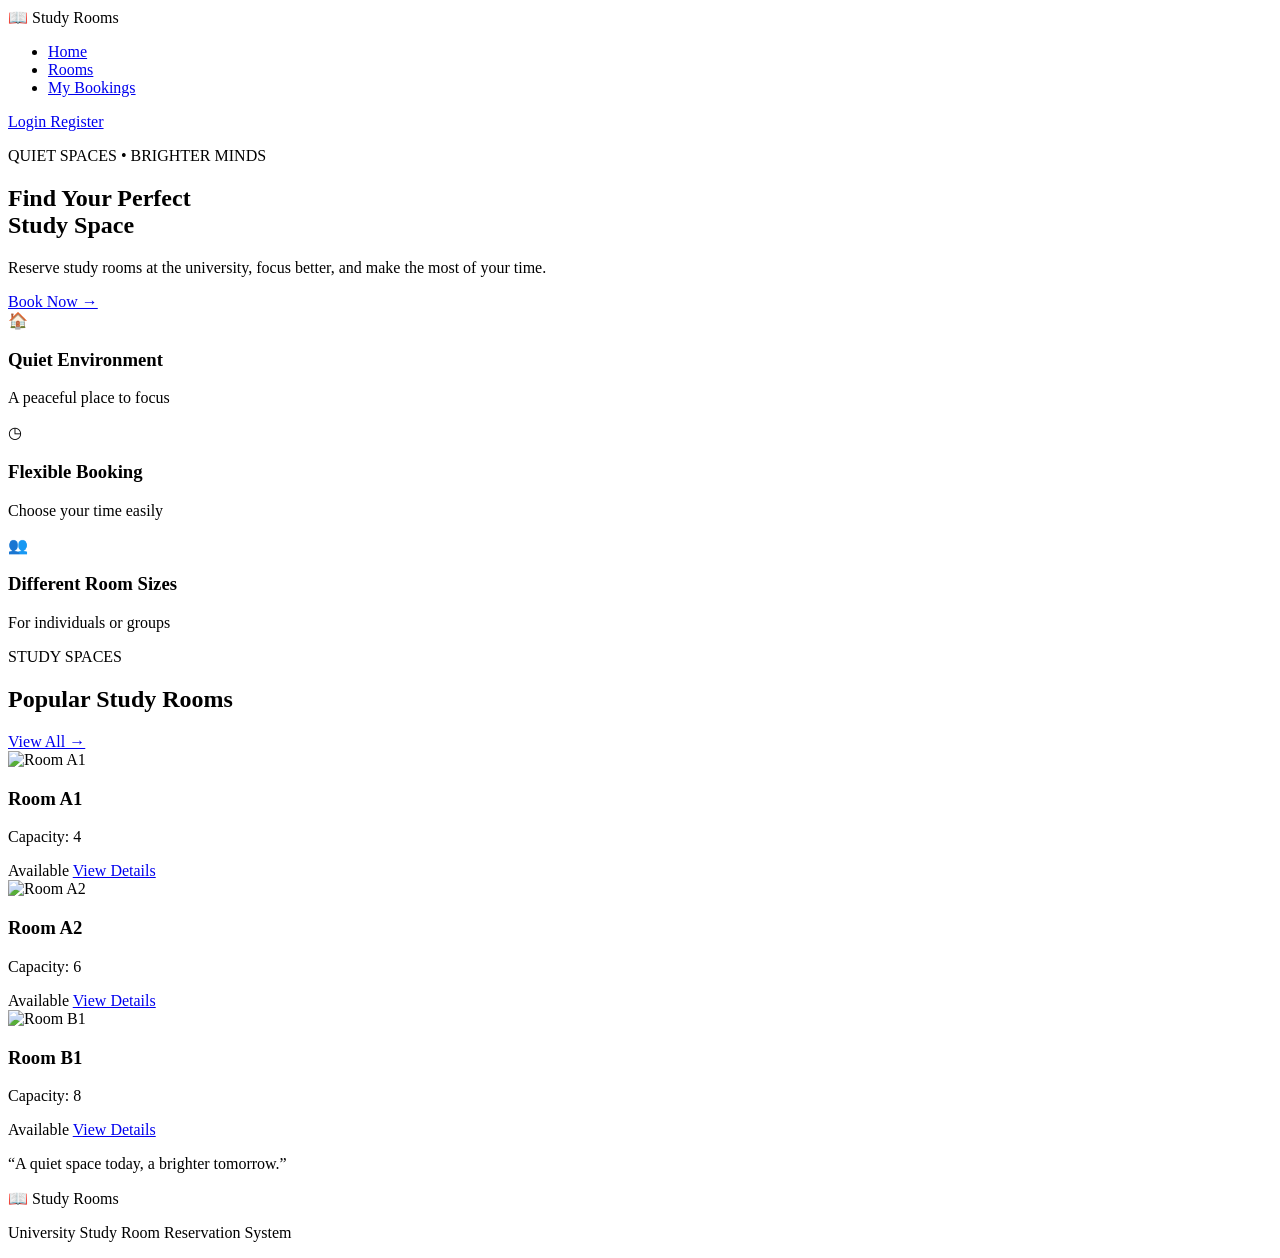
==== index.html @ 6491cfac "Add files via upload" ====
<!DOCTYPE html>
<html lang="en">

<head>
    <meta charset="UTF-8">
    <meta name="viewport" content="width=device-width, initial-scale=1.0">

    <title>Study Rooms</title>

    <link rel="stylesheet" href="css/style.css">
</head>


<body>

    <!-- =========================
         Navigation Bar
    ========================== -->

    <header>

        <nav class="navbar">

            <!-- Logo -->
            <div class="logo">
                <span class="logo-icon">📖</span>
                <span>Study Rooms</span>
            </div>


            <!-- Navigation Links -->
            <ul class="nav-links">

                <li>
                    <a href="index.html" class="active">
                        Home
                    </a>
                </li>

                <li>
                    <a href="rooms.html">
                        Rooms
                    </a>
                </li>

                <li>
                    <a href="my-bookings.html">
                        My Bookings
                    </a>
                </li>

            </ul>


            <!-- Login / Register -->
            <div class="nav-buttons">

                <a href="login.html"
                   class="login-btn">
                    Login
                </a>

                <a href="register.html"
                   class="register-btn">
                    Register
                </a>

            </div>

        </nav>

    </header>



    <!-- =========================
         Hero Section
    ========================== -->

    <section class="hero">

        <div class="hero-content">

            <p class="small-title">
                QUIET SPACES • BRIGHTER MINDS
            </p>


            <h1>
                Find Your Perfect
                <br>
                Study Space
            </h1>


            <p class="hero-description">

                Reserve study rooms at the university,
                focus better, and make the most of your time.

            </p>


            <a href="rooms.html"
               class="book-btn">

                Book Now →

            </a>

        </div>

    </section>



    <!-- =========================
         Features Section
    ========================== -->

    <section class="features">


        <!-- Feature 1 -->

        <div class="feature">

            <div class="feature-icon">
                🏠
            </div>

            <div>

                <h3>
                    Quiet Environment
                </h3>

                <p>
                    A peaceful place to focus
                </p>

            </div>

        </div>



        <!-- Feature 2 -->

        <div class="feature">

            <div class="feature-icon">
                ◷
            </div>

            <div>

                <h3>
                    Flexible Booking
                </h3>

                <p>
                    Choose your time easily
                </p>

            </div>

        </div>



        <!-- Feature 3 -->

        <div class="feature">

            <div class="feature-icon">
                👥
            </div>

            <div>

                <h3>
                    Different Room Sizes
                </h3>

                <p>
                    For individuals or groups
                </p>

            </div>

        </div>


    </section>



    <!-- =========================
         Popular Rooms
    ========================== -->

    <section class="rooms-section">


        <!-- Section Title -->

        <div class="section-title">

            <div>

                <p class="small-title">
                    STUDY SPACES
                </p>

                <h2>
                    Popular Study Rooms
                </h2>

            </div>


            <a href="rooms.html"
               class="view-all">

                View All →

            </a>

        </div>



        <!-- Rooms -->

        <div class="room-container">


            <!-- ==================
                 Room A1
            =================== -->

            <div class="room-card">


                <img
                    src="images/room-a1.jpg"
                    alt="Room A1"
                    class="room-photo"
                >


                <div class="room-info">


                    <h3>
                        Room A1
                    </h3>


                    <p>
                        Capacity: 4
                    </p>


                    <span class="available">
                        Available
                    </span>


                    <a
                        href="room-details.html"
                        class="details-btn"
                    >

                        View Details

                    </a>


                </div>

            </div>



            <!-- ==================
                 Room A2
            =================== -->

            <div class="room-card">


                <img
                    src="images/room-a2.jpg"
                    alt="Room A2"
                    class="room-photo"
                >


                <div class="room-info">


                    <h3>
                        Room A2
                    </h3>


                    <p>
                        Capacity: 6
                    </p>


                    <span class="available">
                        Available
                    </span>


                    <a
                        href="room-details.html"
                        class="details-btn"
                    >

                        View Details

                    </a>


                </div>

            </div>



            <!-- ==================
                 Room B1
            =================== -->

            <div class="room-card">


                <img
                    src="images/room-b1.jpg"
                    alt="Room B1"
                    class="room-photo"
                >


                <div class="room-info">


                    <h3>
                        Room B1
                    </h3>


                    <p>
                        Capacity: 8
                    </p>


                    <span class="available">
                        Available
                    </span>


                    <a
                        href="room-details.html"
                        class="details-btn"
                    >

                        View Details

                    </a>


                </div>

            </div>


        </div>

    </section>



    <!-- =========================
         Quote
    ========================== -->

    <section class="quote-section">

        <p>
            “A quiet space today, a brighter tomorrow.”
        </p>

    </section>



    <!-- =========================
         Footer
    ========================== -->

    <footer>

        <div class="footer-content">


            <div class="logo footer-logo">

                <span>
                    📖
                </span>

                <span>
                    Study Rooms
                </span>

            </div>


            <p>
                University Study Room Reservation System
            </p>


        </div>

    </footer>


</body>

</html>
---- css/style.css ----
/* Main stylesheet */
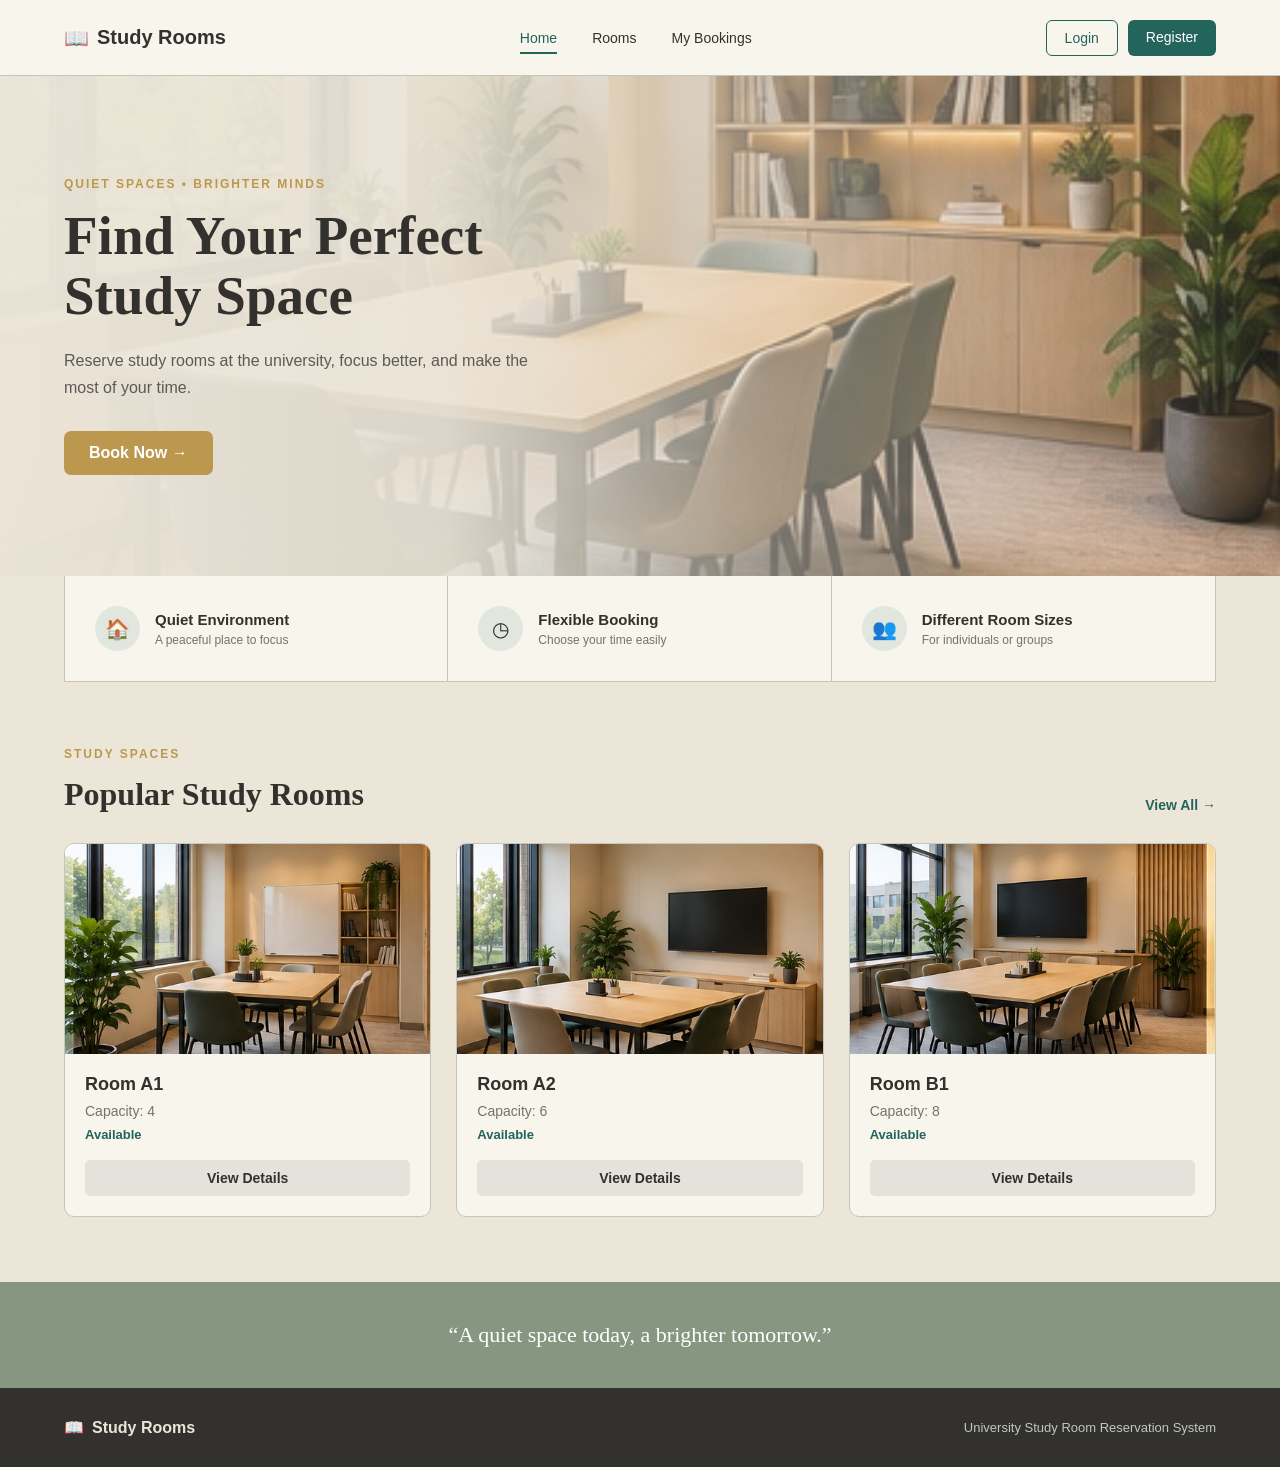
==== commit fa7a87b2: "Update index.html" ====
--- a/index.html
+++ b/index.html
@@ -12,6 +12,7 @@
 
 
 <body>
+<script src="js/rooms-filter.js"></script>
 
     <!-- =========================
          Navigation Bar
@@ -433,4 +434,4 @@
 
 </body>
 
-</html>+</html>
--- a/css/style.css
+++ b/css/style.css
@@ -1 +1,2414 @@
-/* Main stylesheet */
+/* ==============================
+   General
+============================== */
+
+* {
+    margin: 0;
+    padding: 0;
+    box-sizing: border-box;
+}
+
+
+body {
+    font-family: Arial, Helvetica, sans-serif;
+
+    background-color: #ECE6D9;
+
+    color: #33312E;
+}
+
+
+a {
+    text-decoration: none;
+    color: inherit;
+}
+
+
+
+/* ==============================
+   Navigation Bar
+============================== */
+
+header {
+    background-color: #F8F5ED;
+
+    border-bottom: 1px solid #C3C6BF;
+}
+
+
+.navbar {
+    width: 90%;
+    max-width: 1200px;
+
+    margin: auto;
+
+    min-height: 75px;
+
+    display: flex;
+    align-items: center;
+    justify-content: space-between;
+}
+
+
+
+/* Logo */
+
+.logo {
+    display: flex;
+    align-items: center;
+
+    gap: 8px;
+
+    font-size: 20px;
+    font-weight: bold;
+}
+
+
+.logo-icon {
+    color: #BC984E;
+}
+
+
+
+/* Navigation Links */
+
+.nav-links {
+    list-style: none;
+
+    display: flex;
+
+    gap: 35px;
+}
+
+
+.nav-links a {
+    color: #33312E;
+
+    font-size: 14px;
+
+    padding-bottom: 6px;
+}
+
+
+.nav-links a:hover,
+.nav-links .active {
+
+    color: #23645C;
+
+    border-bottom: 2px solid #23645C;
+}
+
+
+
+/* Navigation Buttons */
+
+.nav-buttons {
+    display: flex;
+
+    gap: 10px;
+}
+
+
+.login-btn,
+.register-btn {
+
+    padding: 9px 18px;
+
+    border-radius: 6px;
+
+    font-size: 14px;
+}
+
+
+.login-btn {
+
+    border: 1px solid #23645C;
+
+    color: #23645C;
+
+    background-color: transparent;
+}
+
+
+.login-btn:hover {
+
+    background-color: #23645C;
+
+    color: white;
+}
+
+
+.register-btn {
+
+    background-color: #23645C;
+
+    color: white;
+}
+
+
+.register-btn:hover {
+
+    background-color: #194C46;
+}
+
+
+
+/* ==============================
+   Hero Section
+============================== */
+
+.hero {
+
+    min-height: 500px;
+
+    display: flex;
+
+    align-items: center;
+
+
+    background-image:
+
+        linear-gradient(
+            90deg,
+            rgba(236, 230, 217, 0.98) 0%,
+            rgba(236, 230, 217, 0.92) 35%,
+            rgba(236, 230, 217, 0.50) 60%,
+            rgba(236, 230, 217, 0.10) 100%
+        ),
+
+        url("../images/study-room-hero.jpg");
+
+
+    background-size: cover;
+
+    background-position: center;
+
+    background-repeat: no-repeat;
+}
+
+
+.hero-content {
+
+    width: 90%;
+
+    max-width: 1200px;
+
+    margin: auto;
+}
+
+
+.small-title {
+
+    color: #BC984E;
+
+    font-size: 12px;
+
+    letter-spacing: 2px;
+
+    font-weight: bold;
+
+    margin-bottom: 15px;
+}
+
+
+.hero h1 {
+
+    font-family: Georgia, "Times New Roman", serif;
+
+    font-size: 55px;
+
+    line-height: 1.1;
+
+    margin-bottom: 20px;
+
+    color: #33312E;
+}
+
+
+.hero-description {
+
+    max-width: 470px;
+
+    line-height: 1.7;
+
+    color: #5C5A55;
+
+    margin-bottom: 30px;
+
+    font-size: 16px;
+}
+
+
+.book-btn {
+
+    display: inline-block;
+
+    background-color: #BC984E;
+
+    color: white;
+
+    padding: 13px 25px;
+
+    border-radius: 7px;
+
+    font-weight: bold;
+
+    transition: 0.3s;
+}
+
+
+.book-btn:hover {
+
+    background-color: #A9843E;
+}
+
+
+
+/* ==============================
+   Features
+============================== */
+
+.features {
+
+    width: 90%;
+
+    max-width: 1200px;
+
+    margin: auto;
+
+    background-color: #F8F5ED;
+
+
+    display: grid;
+
+    grid-template-columns: repeat(3, 1fr);
+
+
+    border: 1px solid #C3C6BF;
+
+    border-top: none;
+}
+
+
+.feature {
+
+    display: flex;
+
+    align-items: center;
+
+    gap: 15px;
+
+    padding: 30px;
+
+    border-right: 1px solid #C3C6BF;
+}
+
+
+.feature:last-child {
+
+    border-right: none;
+}
+
+
+.feature-icon {
+
+    width: 45px;
+
+    height: 45px;
+
+    min-width: 45px;
+
+
+    border-radius: 50%;
+
+
+    background-color: #E1E7DE;
+
+
+    display: flex;
+
+    align-items: center;
+
+    justify-content: center;
+
+
+    font-size: 20px;
+}
+
+
+.feature h3 {
+
+    font-size: 15px;
+
+    margin-bottom: 5px;
+}
+
+
+.feature p {
+
+    font-size: 12px;
+
+    color: #77736C;
+}
+
+
+
+/* ==============================
+   Popular Rooms Section
+============================== */
+
+.rooms-section {
+
+    width: 90%;
+
+    max-width: 1200px;
+
+    margin: auto;
+
+    padding: 65px 0;
+}
+
+
+
+/* Section Heading */
+
+.section-title {
+
+    display: flex;
+
+    align-items: flex-end;
+
+    justify-content: space-between;
+
+    margin-bottom: 30px;
+}
+
+
+.section-title h2 {
+
+    font-family: Georgia, "Times New Roman", serif;
+
+    font-size: 32px;
+
+    color: #33312E;
+}
+
+
+.view-all {
+
+    color: #23645C;
+
+    font-weight: bold;
+
+    font-size: 14px;
+}
+
+
+.view-all:hover {
+
+    text-decoration: underline;
+}
+
+
+
+/* ==============================
+   Room Cards
+============================== */
+
+.room-container {
+
+    display: grid;
+
+    grid-template-columns: repeat(3, 1fr);
+
+    gap: 25px;
+}
+
+
+.room-card {
+
+    background-color: #F8F5ED;
+
+    border: 1px solid #C3C6BF;
+
+    border-radius: 10px;
+
+    overflow: hidden;
+
+    transition: 0.3s;
+}
+
+
+.room-card:hover {
+
+    transform: translateY(-5px);
+
+    box-shadow:
+
+        0 10px 25px
+
+        rgba(51, 49, 46, 0.12);
+}
+
+
+
+/* Room Images */
+
+.room-photo {
+
+    width: 100%;
+
+    height: 210px;
+
+    object-fit: cover;
+
+    display: block;
+}
+
+
+
+/* Room Information */
+
+.room-info {
+
+    padding: 20px;
+}
+
+
+.room-info h3 {
+
+    font-size: 18px;
+
+    margin-bottom: 8px;
+}
+
+
+.room-info p {
+
+    color: #77736C;
+
+    font-size: 14px;
+
+    margin-bottom: 8px;
+}
+
+
+.available {
+
+    display: block;
+
+    color: #23645C;
+
+    font-size: 13px;
+
+    font-weight: bold;
+
+    margin-bottom: 18px;
+}
+
+
+
+/* View Details Button */
+
+.details-btn {
+
+    display: block;
+
+    width: 100%;
+
+
+    text-align: center;
+
+
+    padding: 10px;
+
+
+    border-radius: 5px;
+
+
+    background-color: #E3E2DB;
+
+
+    color: #33312E;
+
+
+    font-size: 14px;
+
+    font-weight: bold;
+
+
+    transition: 0.3s;
+}
+
+
+.details-btn:hover {
+
+    background-color: #879681;
+
+    color: white;
+}
+
+
+
+/* ==============================
+   Quote Section
+============================== */
+
+.quote-section {
+
+    background-color: #879681;
+
+    color: white;
+
+
+    padding: 40px 20px;
+
+
+    text-align: center;
+
+
+    font-family: Georgia, "Times New Roman", serif;
+
+    font-size: 22px;
+}
+
+
+
+/* ==============================
+   Footer
+============================== */
+
+footer {
+
+    background-color: #33312E;
+
+    color: #ECE6D9;
+
+    padding: 30px 0;
+}
+
+
+.footer-content {
+
+    width: 90%;
+
+    max-width: 1200px;
+
+    margin: auto;
+
+
+    display: flex;
+
+    align-items: center;
+
+    justify-content: space-between;
+}
+
+
+.footer-logo {
+
+    font-size: 16px;
+}
+
+
+.footer-content p {
+
+    font-size: 13px;
+
+    color: #C3C6BF;
+}
+
+
+
+/* ==============================
+   Responsive Design
+============================== */
+
+@media (max-width: 800px) {
+
+
+    .navbar {
+
+        padding: 20px 0;
+
+        flex-direction: column;
+
+        gap: 20px;
+    }
+
+
+    .nav-links {
+
+        gap: 15px;
+    }
+
+
+    .hero {
+
+        min-height: 450px;
+
+        background-position: center;
+    }
+
+
+    .hero h1 {
+
+        font-size: 40px;
+    }
+
+
+    .features {
+
+        grid-template-columns: 1fr;
+    }
+
+
+    .feature {
+
+        border-right: none;
+
+        border-bottom: 1px solid #C3C6BF;
+    }
+
+
+    .feature:last-child {
+
+        border-bottom: none;
+    }
+
+
+    .room-container {
+
+        grid-template-columns: 1fr;
+    }
+
+
+    .section-title {
+
+        align-items: flex-start;
+
+        gap: 20px;
+    }
+
+
+    .footer-content {
+
+        flex-direction: column;
+
+        gap: 15px;
+
+        text-align: center;
+    }
+
+}
+/* ------------------------------
+   Login Page
+------------------------------ */
+
+.login-page {
+    min-height: calc(100vh - 75px);
+
+    display: flex;
+    align-items: center;
+    justify-content: center;
+
+    padding: 60px 20px;
+
+    background-color: #ECE6D9;
+}
+
+
+.login-container {
+    width: 90%;
+    max-width: 1000px;
+
+    min-height: 570px;
+
+    display: grid;
+
+    grid-template-columns: 1fr 0.85fr;
+
+    background-color: #F8F5ED;
+
+    border-radius: 15px;
+
+    overflow: hidden;
+
+    box-shadow: 0 15px 40px
+        rgba(51, 49, 46, 0.12);
+}
+
+
+/* Login Form Side */
+
+.login-form-area {
+    display: flex;
+
+    align-items: center;
+    justify-content: center;
+
+    padding: 50px;
+}
+
+
+.login-box {
+    width: 100%;
+    max-width: 390px;
+}
+
+
+.login-box h1 {
+    font-family: Georgia, serif;
+
+    font-size: 42px;
+
+    margin-bottom: 10px;
+
+    color: #33312E;
+}
+
+
+.login-subtitle {
+    color: #77736C;
+
+    margin-bottom: 35px;
+
+    font-size: 14px;
+}
+
+
+/* Form */
+
+.form-group {
+    margin-bottom: 20px;
+}
+
+
+.form-group label {
+    display: block;
+
+    margin-bottom: 8px;
+
+    font-size: 14px;
+
+    font-weight: bold;
+
+    color: #33312E;
+}
+
+
+.form-group input {
+    width: 100%;
+
+    padding: 14px 15px;
+
+    border: 1px solid #C3C6BF;
+
+    border-radius: 7px;
+
+    background-color: #FFFFFF;
+
+    color: #33312E;
+
+    font-size: 14px;
+
+    outline: none;
+}
+
+
+.form-group input:focus {
+    border-color: #23645C;
+
+    box-shadow: 0 0 0 3px
+        rgba(35, 100, 92, 0.10);
+}
+
+
+/* Remember + Forgot */
+
+.login-options {
+    display: flex;
+
+    align-items: center;
+    justify-content: space-between;
+
+    margin-bottom: 25px;
+
+    font-size: 13px;
+}
+
+
+.remember {
+    display: flex;
+
+    align-items: center;
+
+    gap: 7px;
+
+    color: #5C5A55;
+}
+
+
+.remember input {
+    accent-color: #23645C;
+}
+
+
+.forgot-password {
+    color: #23645C;
+
+    font-weight: bold;
+}
+
+
+/* Login Button */
+
+.login-submit {
+    width: 100%;
+
+    padding: 14px;
+
+    border: none;
+
+    border-radius: 7px;
+
+    background-color: #23645C;
+
+    color: white;
+
+    font-size: 15px;
+
+    font-weight: bold;
+
+    cursor: pointer;
+}
+
+
+.login-submit:hover {
+    background-color: #194C46;
+}
+
+
+/* Register Link */
+
+.register-link {
+    margin-top: 25px;
+
+    text-align: center;
+
+    color: #77736C;
+
+    font-size: 13px;
+}
+
+
+.register-link a {
+    color: #23645C;
+
+    font-weight: bold;
+}
+
+
+/* Image Side */
+
+.login-image {
+    min-height: 570px;
+
+    position: relative;
+
+    background:
+        linear-gradient(
+            rgba(35, 100, 92, 0.15),
+            rgba(35, 100, 92, 0.15)
+        ),
+        url("../images/study-room-hero.jpg");
+
+    background-size: cover;
+
+    background-position: center;
+
+    display: flex;
+
+    align-items: flex-end;
+
+    padding: 45px;
+}
+
+
+.image-text {
+    color: white;
+}
+
+
+.image-text p {
+    font-size: 12px;
+
+    letter-spacing: 3px;
+
+    margin-bottom: 10px;
+}
+
+
+.image-text h2 {
+    font-family: Georgia, serif;
+
+    font-size: 45px;
+
+    line-height: 1.05;
+}
+
+
+/* Active Login Button */
+
+.active-button {
+    background-color: #ECE6D9;
+}
+
+
+/* Responsive Login */
+
+@media (max-width: 800px) {
+
+    .login-container {
+        grid-template-columns: 1fr;
+    }
+
+    .login-image {
+        display: none;
+    }
+
+    .login-form-area {
+        padding: 40px 25px;
+    }
+
+}
+/* ------------------------------
+   Register Page
+------------------------------ */
+
+.register-page {
+    min-height: calc(100vh - 75px);
+
+    display: flex;
+    align-items: center;
+    justify-content: center;
+
+    padding: 60px 20px;
+
+    background-color: #ECE6D9;
+}
+
+
+.register-container {
+    width: 90%;
+    max-width: 1000px;
+
+    min-height: 650px;
+
+    display: grid;
+
+    grid-template-columns: 1fr 0.85fr;
+
+    background-color: #F8F5ED;
+
+    border-radius: 15px;
+
+    overflow: hidden;
+
+    box-shadow: 0 15px 40px
+        rgba(51, 49, 46, 0.12);
+}
+
+
+/* Register Form Side */
+
+.register-form-area {
+    display: flex;
+
+    align-items: center;
+    justify-content: center;
+
+    padding: 50px;
+}
+
+
+.register-box {
+    width: 100%;
+    max-width: 390px;
+}
+
+
+.register-box h1 {
+    font-family: Georgia, serif;
+
+    font-size: 38px;
+
+    margin-bottom: 10px;
+
+    color: #33312E;
+}
+
+
+.register-subtitle {
+    color: #77736C;
+
+    margin-bottom: 30px;
+
+    font-size: 14px;
+}
+
+
+/* Register Button */
+
+.register-submit {
+    width: 100%;
+
+    padding: 14px;
+
+    border: none;
+
+    border-radius: 7px;
+
+    background-color: #23645C;
+
+    color: white;
+
+    font-size: 15px;
+
+    font-weight: bold;
+
+    cursor: pointer;
+}
+
+
+.register-submit:hover {
+    background-color: #194C46;
+}
+
+
+/* Login Link */
+
+.login-link {
+    margin-top: 25px;
+
+    text-align: center;
+
+    color: #77736C;
+
+    font-size: 13px;
+}
+
+
+.login-link a {
+    color: #23645C;
+
+    font-weight: bold;
+}
+
+
+/* Image Side */
+
+.register-image {
+    min-height: 650px;
+
+    position: relative;
+
+    background:
+        linear-gradient(
+            rgba(35, 100, 92, 0.12),
+            rgba(35, 100, 92, 0.12)
+        ),
+        url("../images/room-a1.jpg");
+
+    background-size: cover;
+
+    background-position: center;
+
+    display: flex;
+
+    align-items: flex-end;
+
+    padding: 45px;
+}
+
+
+/* Responsive Register */
+
+@media (max-width: 800px) {
+
+    .register-container {
+        grid-template-columns: 1fr;
+    }
+
+    .register-image {
+        display: none;
+    }
+
+    .register-form-area {
+        padding: 40px 25px;
+    }
+
+}
+/* ------------------------------
+   Rooms Page
+------------------------------ */
+
+.rooms-page {
+    width: 90%;
+    max-width: 1200px;
+
+    margin: auto;
+
+    padding: 55px 0 70px;
+}
+
+
+/* Page Heading */
+
+.rooms-header {
+    margin-bottom: 35px;
+}
+
+.rooms-header h1 {
+    font-family: Georgia, serif;
+
+    font-size: 45px;
+
+    margin-bottom: 10px;
+
+    color: #33312E;
+}
+
+.rooms-header p:last-child {
+    color: #77736C;
+
+    max-width: 550px;
+
+    line-height: 1.6;
+}
+
+
+/* Search and Filter */
+
+.rooms-filter {
+    display: grid;
+
+    grid-template-columns: 1fr 220px 120px;
+
+    gap: 15px;
+
+    margin-bottom: 40px;
+
+    padding: 18px;
+
+    background-color: #F8F5ED;
+
+    border: 1px solid #C3C6BF;
+
+    border-radius: 10px;
+}
+
+
+.room-search,
+.room-select {
+    width: 100%;
+
+    padding: 13px 15px;
+
+    border: 1px solid #C3C6BF;
+
+    border-radius: 6px;
+
+    background-color: white;
+
+    color: #33312E;
+
+    font-size: 14px;
+
+    outline: none;
+}
+
+
+.room-search:focus,
+.room-select:focus {
+    border-color: #23645C;
+
+    box-shadow: 0 0 0 3px
+        rgba(35, 100, 92, 0.10);
+}
+
+
+.search-btn {
+    border: none;
+
+    border-radius: 6px;
+
+    background-color: #23645C;
+
+    color: white;
+
+    font-weight: bold;
+
+    cursor: pointer;
+}
+
+
+.search-btn:hover {
+    background-color: #194C46;
+}
+
+
+/* Rooms Grid */
+
+.all-rooms-grid {
+    display: grid;
+
+    grid-template-columns: repeat(3, 1fr);
+
+    gap: 25px;
+}
+
+
+/* Room Card */
+
+.room-list-card {
+    background-color: #F8F5ED;
+
+    border: 1px solid #C3C6BF;
+
+    border-radius: 10px;
+
+    overflow: hidden;
+
+    transition: 0.3s;
+}
+
+
+.room-list-card:hover {
+    transform: translateY(-5px);
+
+    box-shadow: 0 10px 25px
+        rgba(51, 49, 46, 0.12);
+}
+
+
+.room-list-card img {
+    width: 100%;
+
+    height: 210px;
+
+    object-fit: cover;
+
+    display: block;
+}
+
+
+/* Card Information */
+
+.room-list-info {
+    padding: 20px;
+}
+
+
+.room-list-info h3 {
+    font-family: Georgia, serif;
+
+    font-size: 21px;
+
+    margin-bottom: 8px;
+}
+
+
+.room-list-info p {
+    color: #77736C;
+
+    font-size: 14px;
+
+    margin-bottom: 7px;
+}
+
+
+/* View Details Button */
+
+.room-details-button {
+    display: block;
+
+    width: 100%;
+
+    margin-top: 18px;
+
+    padding: 11px;
+
+    text-align: center;
+
+    border-radius: 6px;
+
+    background-color: #E3E2DB;
+
+    color: #33312E;
+
+    font-size: 14px;
+
+    font-weight: bold;
+
+    transition: 0.2s;
+}
+
+
+.room-details-button:hover {
+    background-color: #879681;
+
+    color: white;
+}
+
+
+/* Responsive Rooms Page */
+
+@media (max-width: 900px) {
+
+    .all-rooms-grid {
+        grid-template-columns: repeat(2, 1fr);
+    }
+
+}
+
+
+@media (max-width: 650px) {
+
+    .rooms-filter {
+        grid-template-columns: 1fr;
+    }
+
+    .search-btn {
+        padding: 13px;
+    }
+
+    .all-rooms-grid {
+        grid-template-columns: 1fr;
+    }
+
+}
+/* ------------------------------
+   Room Details Page
+------------------------------ */
+
+.room-details-page {
+    width: 90%;
+    max-width: 1200px;
+
+    margin: auto;
+
+    padding: 45px 0 70px;
+}
+
+
+/* Back Link */
+
+.back-link {
+    display: inline-block;
+
+    margin-bottom: 25px;
+
+    color: #23645C;
+
+    font-weight: bold;
+
+    font-size: 14px;
+}
+
+
+/* Main Container */
+
+.room-details-container {
+    display: grid;
+
+    grid-template-columns: 1.1fr 0.9fr;
+
+    gap: 45px;
+
+    align-items: start;
+}
+
+
+/* Image */
+
+.room-details-image {
+    border-radius: 12px;
+
+    overflow: hidden;
+
+    box-shadow: 0 12px 30px
+        rgba(51, 49, 46, 0.10);
+}
+
+
+.room-details-image img {
+    width: 100%;
+
+    height: 500px;
+
+    object-fit: cover;
+
+    display: block;
+}
+
+
+/* Content */
+
+.room-details-content {
+    background-color: #F8F5ED;
+
+    border: 1px solid #C3C6BF;
+
+    border-radius: 12px;
+
+    padding: 35px;
+}
+
+
+.room-title-row {
+    display: flex;
+
+    align-items: flex-start;
+    justify-content: space-between;
+
+    gap: 20px;
+
+    margin-bottom: 30px;
+}
+
+
+.room-title-row h1 {
+    font-family: Georgia, serif;
+
+    font-size: 42px;
+
+    color: #33312E;
+}
+
+
+/* Status */
+
+.room-status {
+    background-color: #E1E7DE;
+
+    color: #23645C;
+
+    padding: 8px 14px;
+
+    border-radius: 20px;
+
+    font-size: 13px;
+
+    font-weight: bold;
+}
+
+
+/* Meta Information */
+
+.room-meta {
+    display: grid;
+
+    grid-template-columns: 1fr 1fr;
+
+    gap: 15px;
+
+    margin-bottom: 30px;
+}
+
+
+.meta-box {
+    background-color: #ECE6D9;
+
+    padding: 18px;
+
+    border-radius: 8px;
+}
+
+
+.meta-label {
+    display: block;
+
+    color: #77736C;
+
+    font-size: 12px;
+
+    margin-bottom: 5px;
+}
+
+
+/* Sections */
+
+.details-section {
+    margin-bottom: 28px;
+}
+
+
+.details-section h2 {
+    font-family: Georgia, serif;
+
+    font-size: 20px;
+
+    margin-bottom: 14px;
+
+    color: #33312E;
+}
+
+
+.details-section p {
+    color: #66635E;
+
+    line-height: 1.7;
+
+    font-size: 14px;
+}
+
+
+/* Facilities */
+
+.facilities-list {
+    display: flex;
+
+    flex-wrap: wrap;
+
+    gap: 10px;
+}
+
+
+.facilities-list span {
+    background-color: #ECE6D9;
+
+    color: #33312E;
+
+    padding: 9px 13px;
+
+    border-radius: 20px;
+
+    font-size: 13px;
+}
+
+
+/* Book Button */
+
+.book-room-button {
+    display: block;
+
+    width: 100%;
+
+    padding: 14px;
+
+    text-align: center;
+
+    background-color: #23645C;
+
+    color: white;
+
+    border-radius: 7px;
+
+    font-weight: bold;
+
+    margin-top: 10px;
+}
+
+
+.book-room-button:hover {
+    background-color: #194C46;
+}
+
+
+/* Responsive */
+
+@media (max-width: 850px) {
+
+    .room-details-container {
+        grid-template-columns: 1fr;
+    }
+
+    .room-details-image img {
+        height: 380px;
+    }
+
+}
+
+
+@media (max-width: 550px) {
+
+    .room-title-row {
+        flex-direction: column;
+    }
+
+    .room-meta {
+        grid-template-columns: 1fr;
+    }
+
+}
+/* ------------------------------
+   Booking Page
+------------------------------ */
+
+.booking-page {
+    width: 90%;
+    max-width: 1150px;
+
+    margin: auto;
+
+    padding: 45px 0 70px;
+}
+
+
+.booking-container {
+    display: grid;
+
+    grid-template-columns: 0.85fr 1.15fr;
+
+    gap: 35px;
+
+    align-items: start;
+}
+
+
+/* Room Summary */
+
+.booking-room-card {
+    background-color: #F8F5ED;
+
+    border: 1px solid #C3C6BF;
+
+    border-radius: 12px;
+
+    overflow: hidden;
+
+    box-shadow: 0 10px 25px
+        rgba(51, 49, 46, 0.08);
+}
+
+
+.booking-room-card img {
+    width: 100%;
+
+    height: 280px;
+
+    object-fit: cover;
+
+    display: block;
+}
+
+
+.booking-room-info {
+    padding: 28px;
+}
+
+
+.booking-room-info h1 {
+    font-family: Georgia, serif;
+
+    font-size: 35px;
+
+    margin-bottom: 15px;
+}
+
+
+.booking-room-info p {
+    color: #66635E;
+
+    margin-bottom: 8px;
+
+    font-size: 14px;
+}
+
+
+/* Facilities */
+
+.booking-facilities {
+    display: flex;
+
+    flex-wrap: wrap;
+
+    gap: 8px;
+
+    margin-top: 20px;
+}
+
+
+.booking-facilities span {
+    background-color: #ECE6D9;
+
+    padding: 8px 11px;
+
+    border-radius: 20px;
+
+    font-size: 12px;
+}
+
+
+/* Booking Form */
+
+.booking-form-card {
+    background-color: #F8F5ED;
+
+    border: 1px solid #C3C6BF;
+
+    border-radius: 12px;
+
+    padding: 35px;
+
+    box-shadow: 0 10px 25px
+        rgba(51, 49, 46, 0.08);
+}
+
+
+.booking-form-card h2 {
+    font-family: Georgia, serif;
+
+    font-size: 35px;
+
+    margin-bottom: 10px;
+}
+
+
+.booking-description {
+    color: #77736C;
+
+    margin-bottom: 30px;
+
+    font-size: 14px;
+}
+
+
+/* Form Group */
+
+.booking-form-group {
+    margin-bottom: 28px;
+}
+
+
+.booking-form-group > label {
+    display: block;
+
+    margin-bottom: 12px;
+
+    font-weight: bold;
+
+    font-size: 14px;
+}
+
+
+.booking-form-group input[type="date"] {
+    width: 100%;
+
+    padding: 13px 15px;
+
+    border: 1px solid #C3C6BF;
+
+    border-radius: 7px;
+
+    background-color: white;
+
+    color: #33312E;
+
+    font-size: 14px;
+}
+
+
+/* Time Slots */
+
+.time-slots {
+    display: grid;
+
+    grid-template-columns: repeat(2, 1fr);
+
+    gap: 12px;
+}
+
+
+.time-slot {
+    cursor: pointer;
+}
+
+
+.time-slot input {
+    display: none;
+}
+
+
+.time-slot span {
+    display: block;
+
+    padding: 13px 10px;
+
+    text-align: center;
+
+    background-color: #ECE6D9;
+
+    border: 1px solid #C3C6BF;
+
+    border-radius: 7px;
+
+    font-size: 13px;
+
+    transition: 0.2s;
+}
+
+
+.time-slot span:hover {
+    border-color: #23645C;
+
+    background-color: #E1E7DE;
+}
+
+
+.time-slot input:checked + span {
+    background-color: #23645C;
+
+    border-color: #23645C;
+
+    color: white;
+}
+
+
+/* Booking Note */
+
+.booking-note {
+    padding: 13px 15px;
+
+    margin-bottom: 20px;
+
+    background-color: #ECE6D9;
+
+    border-left: 4px solid #BC984E;
+
+    color: #5C5A55;
+
+    font-size: 13px;
+
+    border-radius: 4px;
+}
+
+
+/* Confirm Button */
+
+.confirm-booking-button {
+    width: 100%;
+
+    border: none;
+
+    padding: 14px;
+
+    background-color: #23645C;
+
+    color: white;
+
+    border-radius: 7px;
+
+    font-size: 15px;
+
+    font-weight: bold;
+
+    cursor: pointer;
+}
+
+
+.confirm-booking-button:hover {
+    background-color: #194C46;
+}
+
+
+/* Responsive Booking */
+
+@media (max-width: 850px) {
+
+    .booking-container {
+        grid-template-columns: 1fr;
+    }
+
+}
+
+
+@media (max-width: 550px) {
+
+    .time-slots {
+        grid-template-columns: 1fr;
+    }
+
+}
+/* ------------------------------
+   My Bookings Page
+------------------------------ */
+
+.my-bookings-page {
+    width: 90%;
+    max-width: 1100px;
+
+    margin: auto;
+
+    padding: 55px 0 70px;
+}
+
+
+.my-bookings-header {
+    margin-bottom: 35px;
+}
+
+
+.my-bookings-header h1 {
+    font-family: Georgia, serif;
+
+    font-size: 45px;
+
+    margin-bottom: 10px;
+
+    color: #33312E;
+}
+
+
+.my-bookings-header p:last-child {
+    color: #77736C;
+
+    font-size: 14px;
+}
+
+
+/* Booking Card */
+
+.booking-item {
+    display: grid;
+
+    grid-template-columns: 230px 1fr;
+
+    gap: 25px;
+
+    margin-bottom: 25px;
+
+    padding: 18px;
+
+    background-color: #F8F5ED;
+
+    border: 1px solid #C3C6BF;
+
+    border-radius: 12px;
+
+    box-shadow: 0 8px 20px
+        rgba(51, 49, 46, 0.07);
+}
+
+
+.booking-item img {
+    width: 100%;
+
+    height: 180px;
+
+    object-fit: cover;
+
+    border-radius: 8px;
+}
+
+
+/* Booking Information */
+
+.booking-item-info {
+    display: flex;
+
+    flex-direction: column;
+
+    justify-content: space-between;
+}
+
+
+.booking-item-top {
+    display: flex;
+
+    justify-content: space-between;
+
+    align-items: flex-start;
+
+    gap: 20px;
+}
+
+
+.booking-item-top h2 {
+    font-family: Georgia, serif;
+
+    font-size: 25px;
+
+    margin-bottom: 5px;
+}
+
+
+.booking-item-top p {
+    color: #77736C;
+
+    font-size: 13px;
+}
+
+
+.booking-status {
+    background-color: #E1E7DE;
+
+    color: #23645C;
+
+    padding: 7px 12px;
+
+    border-radius: 20px;
+
+    font-size: 12px;
+
+    font-weight: bold;
+}
+
+
+/* Booking Details */
+
+.booking-details-row {
+    display: grid;
+
+    grid-template-columns: repeat(3, 1fr);
+
+    gap: 15px;
+
+    margin: 20px 0;
+}
+
+
+.booking-details-row div {
+    padding: 12px;
+
+    background-color: #ECE6D9;
+
+    border-radius: 7px;
+}
+
+
+.booking-details-row span {
+    display: block;
+
+    margin-bottom: 4px;
+
+    color: #77736C;
+
+    font-size: 11px;
+}
+
+
+.booking-details-row strong {
+    font-size: 13px;
+
+    color: #33312E;
+}
+
+
+/* Buttons */
+
+.booking-actions {
+    display: flex;
+
+    justify-content: flex-end;
+
+    gap: 10px;
+}
+
+
+.edit-booking-btn,
+.cancel-booking-btn {
+    padding: 9px 18px;
+
+    border-radius: 6px;
+
+    font-size: 13px;
+
+    font-weight: bold;
+
+    cursor: pointer;
+}
+
+
+.edit-booking-btn {
+    border: 1px solid #23645C;
+
+    color: #23645C;
+
+    background-color: transparent;
+}
+
+
+.edit-booking-btn:hover {
+    background-color: #E1E7DE;
+}
+
+
+.cancel-booking-btn {
+    border: 1px solid #B45C55;
+
+    color: #B45C55;
+
+    background-color: transparent;
+}
+
+
+.cancel-booking-btn:hover {
+    background-color: #F5E6E4;
+}
+
+
+/* Responsive */
+
+@media (max-width: 750px) {
+
+    .booking-item {
+        grid-template-columns: 1fr;
+    }
+
+    .booking-item img {
+        height: 230px;
+    }
+
+    .booking-details-row {
+        grid-template-columns: 1fr;
+    }
+
+}
+/* ------------------------------
+   Edit Booking Page
+------------------------------ */
+
+.edit-booking-page {
+    width: 90%;
+    max-width: 1150px;
+
+    margin: auto;
+
+    padding: 45px 0 70px;
+}
+
+
+.edit-booking-container {
+    display: grid;
+
+    grid-template-columns: 0.85fr 1.15fr;
+
+    gap: 35px;
+
+    align-items: start;
+}
+
+
+/* Current Booking */
+
+.edit-summary-card {
+    background-color: #F8F5ED;
+
+    border: 1px solid #C3C6BF;
+
+    border-radius: 12px;
+
+    overflow: hidden;
+
+    box-shadow: 0 10px 25px
+        rgba(51, 49, 46, 0.08);
+}
+
+
+.edit-summary-card img {
+    width: 100%;
+
+    height: 280px;
+
+    object-fit: cover;
+
+    display: block;
+}
+
+
+.edit-summary-info {
+    padding: 28px;
+}
+
+
+.edit-summary-info h1 {
+    font-family: Georgia, serif;
+
+    font-size: 35px;
+
+    margin-bottom: 8px;
+}
+
+
+.edit-summary-info > p:not(.small-title) {
+    color: #77736C;
+
+    font-size: 14px;
+
+    margin-bottom: 20px;
+}
+
+
+.current-booking-info {
+    display: grid;
+
+    grid-template-columns: 1fr 1fr;
+
+    gap: 12px;
+}
+
+
+.current-booking-info div {
+    background-color: #ECE6D9;
+
+    padding: 15px;
+
+    border-radius: 7px;
+}
+
+
+.current-booking-info span {
+    display: block;
+
+    color: #77736C;
+
+    font-size: 11px;
+
+    margin-bottom: 5px;
+}
+
+
+.current-booking-info strong {
+    color: #33312E;
+
+    font-size: 13px;
+}
+
+
+/* Edit Form */
+
+.edit-form-card {
+    background-color: #F8F5ED;
+
+    border: 1px solid #C3C6BF;
+
+    border-radius: 12px;
+
+    padding: 35px;
+
+    box-shadow: 0 10px 25px
+        rgba(51, 49, 46, 0.08);
+}
+
+
+.edit-form-card h2 {
+    font-family: Georgia, serif;
+
+    font-size: 35px;
+
+    margin-bottom: 10px;
+}
+
+
+.edit-description {
+    color: #77736C;
+
+    margin-bottom: 30px;
+
+    font-size: 14px;
+}
+
+
+/* Note */
+
+.edit-note {
+    padding: 13px 15px;
+
+    margin-bottom: 22px;
+
+    background-color: #ECE6D9;
+
+    border-left: 4px solid #BC984E;
+
+    color: #5C5A55;
+
+    font-size: 13px;
+
+    border-radius: 4px;
+}
+
+
+/* Buttons */
+
+.edit-buttons {
+    display: flex;
+
+    justify-content: flex-end;
+
+    gap: 12px;
+}
+
+
+.cancel-edit-button,
+.save-changes-button {
+    padding: 12px 20px;
+
+    border-radius: 7px;
+
+    font-size: 14px;
+
+    font-weight: bold;
+
+    cursor: pointer;
+}
+
+
+.cancel-edit-button {
+    border: 1px solid #C3C6BF;
+
+    background-color: transparent;
+
+    color: #33312E;
+}
+
+
+.cancel-edit-button:hover {
+    background-color: #ECE6D9;
+}
+
+
+.save-changes-button {
+    border: none;
+
+    background-color: #23645C;
+
+    color: white;
+}
+
+
+.save-changes-button:hover {
+    background-color: #194C46;
+}
+
+
+/* Responsive */
+
+@media (max-width: 850px) {
+
+    .edit-booking-container {
+        grid-template-columns: 1fr;
+    }
+
+}
+
+
+@media (max-width: 550px) {
+
+    .current-booking-info {
+        grid-template-columns: 1fr;
+    }
+
+    .edit-buttons {
+        flex-direction: column;
+    }
+
+    .cancel-edit-button,
+    .save-changes-button {
+        width: 100%;
+
+        text-align: center;
+    }
+
+}
